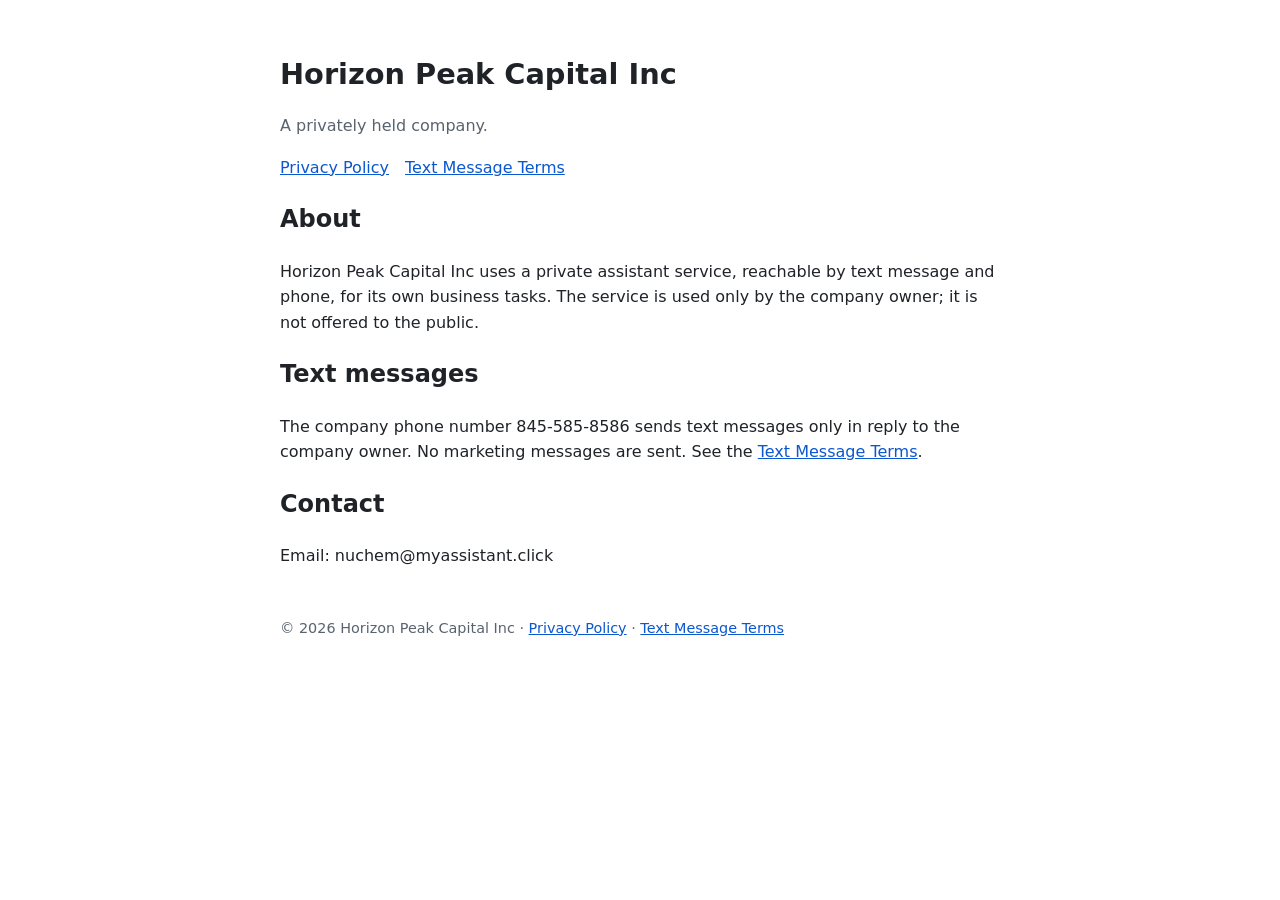
==== index.html @ f633e5eb "Add files via upload" ====
<!doctype html>
<html lang="en">
<head>
<meta charset="utf-8">
<meta name="viewport" content="width=device-width, initial-scale=1">
<title>Horizon Peak Capital</title>
<style>
  body { font-family: system-ui, -apple-system, Segoe UI, Roboto, sans-serif; max-width: 720px; margin: 0 auto; padding: 32px 16px; line-height: 1.6; color: #1f2328; background: #fff; }
  h1 { font-size: 1.8rem; margin-bottom: 0.2rem; }
  .muted { color: #59636e; }
  nav a { margin-right: 16px; }
  footer { margin-top: 48px; font-size: 0.9rem; color: #59636e; }
  a { color: #0b57d0; }
</style>
</head>
<body>
<h1>Horizon Peak Capital Inc</h1>
<p class="muted">A privately held company.</p>
<nav><a href="privacy.html">Privacy Policy</a><a href="sms-terms.html">Text Message Terms</a></nav>

<h2>About</h2>
<p>Horizon Peak Capital Inc uses a private assistant service, reachable by text message and phone, for its own business tasks. The service is used only by the company owner; it is not offered to the public.</p>

<h2>Text messages</h2>
<p>The company phone number 845-585-8586 sends text messages only in reply to the company owner. No marketing messages are sent. See the <a href="sms-terms.html">Text Message Terms</a>.</p>

<h2>Contact</h2>
<p>Email: nuchem@myassistant.click</p>

<footer>&copy; 2026 Horizon Peak Capital Inc · <a href="privacy.html">Privacy Policy</a> · <a href="sms-terms.html">Text Message Terms</a></footer>
</body>
</html>
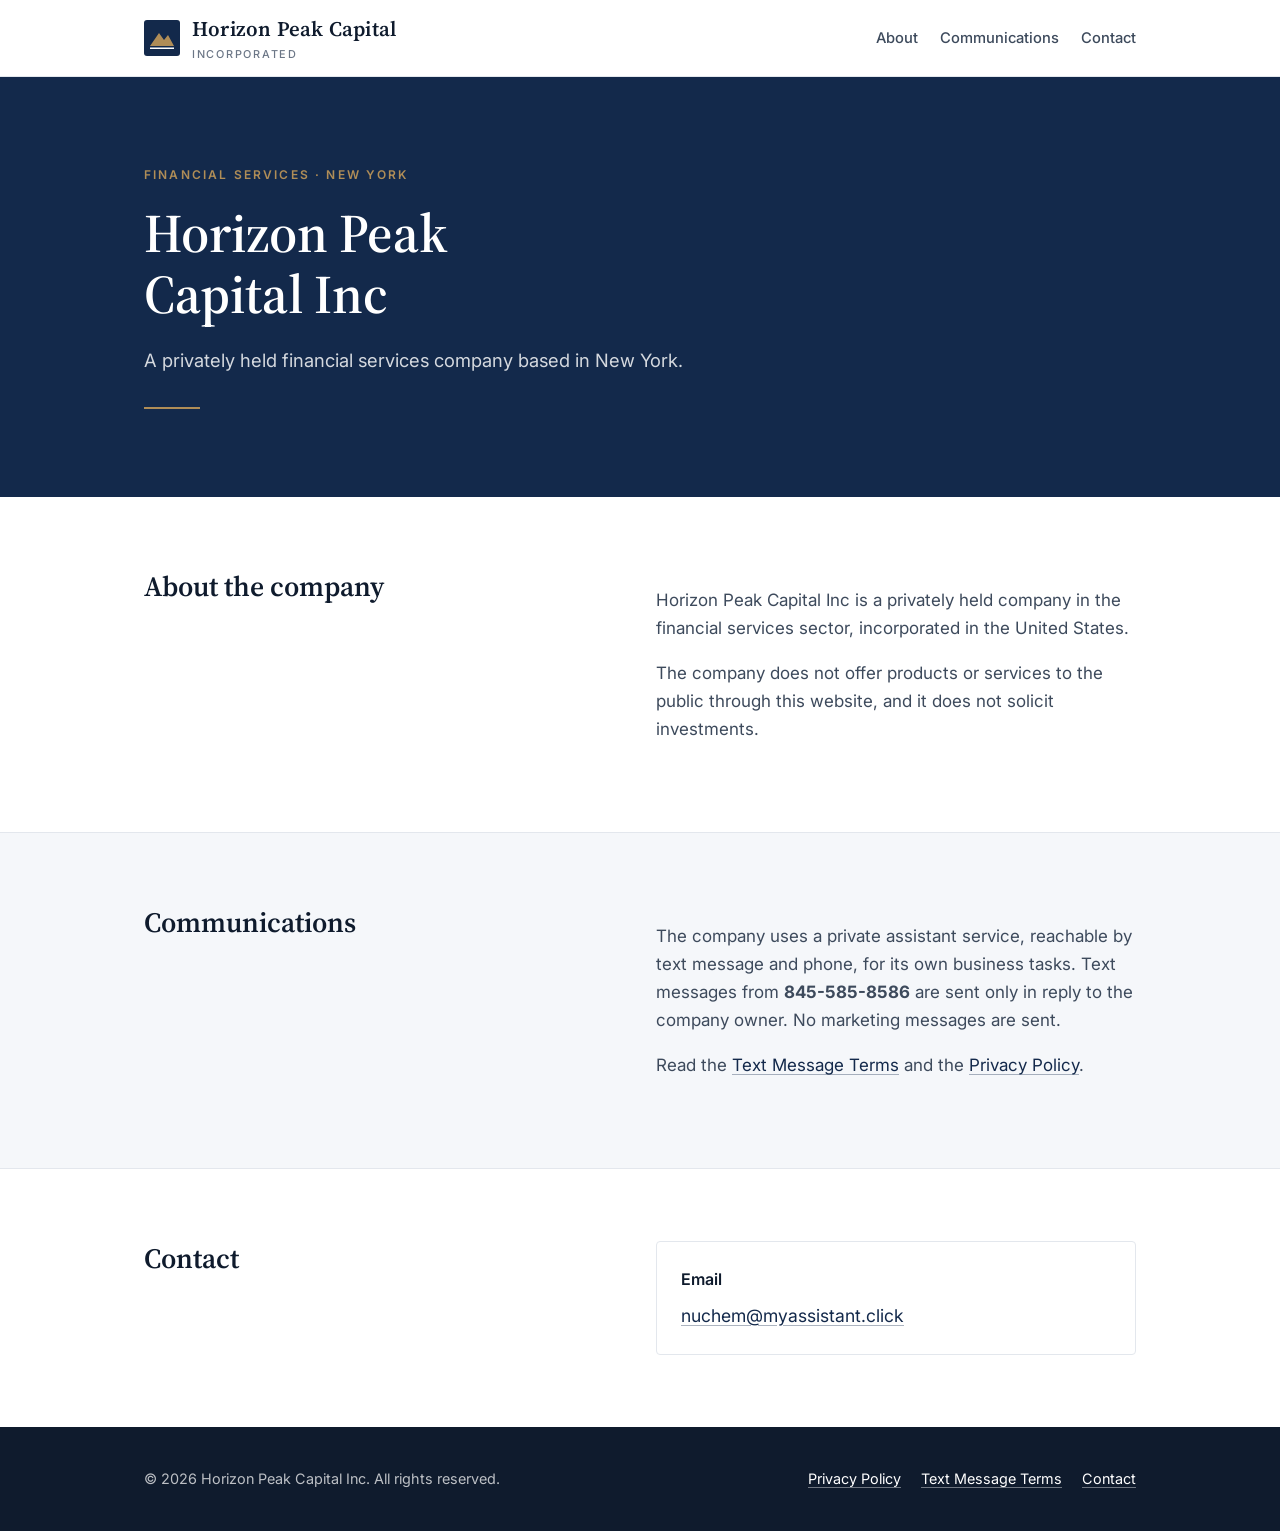
==== commit 4624a961: "Professional redesign of the company website" ====
--- a/index.html
+++ b/index.html
@@ -3,30 +3,84 @@
 <head>
 <meta charset="utf-8">
 <meta name="viewport" content="width=device-width, initial-scale=1">
-<title>Horizon Peak Capital</title>
-<style>
-  body { font-family: system-ui, -apple-system, Segoe UI, Roboto, sans-serif; max-width: 720px; margin: 0 auto; padding: 32px 16px; line-height: 1.6; color: #1f2328; background: #fff; }
-  h1 { font-size: 1.8rem; margin-bottom: 0.2rem; }
-  .muted { color: #59636e; }
-  nav a { margin-right: 16px; }
-  footer { margin-top: 48px; font-size: 0.9rem; color: #59636e; }
-  a { color: #0b57d0; }
-</style>
+<title>Horizon Peak Capital Inc</title>
+<meta name="description" content="Horizon Peak Capital Inc is a privately held financial services company based in New York.">
+<link rel="preconnect" href="https://fonts.googleapis.com">
+<link rel="preconnect" href="https://fonts.gstatic.com" crossorigin>
+<link rel="stylesheet" href="https://fonts.googleapis.com/css2?family=Inter:wght@400;500;600&family=Source+Serif+4:wght@600&display=swap">
+<link rel="stylesheet" href="style.css">
 </head>
 <body>
-<h1>Horizon Peak Capital Inc</h1>
-<p class="muted">A privately held company.</p>
-<nav><a href="privacy.html">Privacy Policy</a><a href="sms-terms.html">Text Message Terms</a></nav>
+<header class="site-header">
+  <div class="wrap">
+    <a class="brand" href="index.html" aria-label="Horizon Peak Capital home">
+      <svg class="brand-mark" viewBox="0 0 36 36" aria-hidden="true"><rect width="36" height="36" rx="3" fill="#13294b"/><path d="M6 26 L15 13 L20 20 L24 15 L30 26 Z" fill="#b08d57"/><rect x="6" y="27.5" width="24" height="1.5" fill="#ffffff"/></svg>
+      <span class="brand-name">Horizon Peak Capital<small>Incorporated</small></span>
+    </a>
+    <nav class="nav" aria-label="Main">
+      <a href="#about">About</a>
+      <a href="#communications">Communications</a>
+      <a href="#contact">Contact</a>
+    </nav>
+  </div>
+</header>
 
-<h2>About</h2>
-<p>Horizon Peak Capital Inc uses a private assistant service, reachable by text message and phone, for its own business tasks. The service is used only by the company owner; it is not offered to the public.</p>
+<main>
+  <div class="hero">
+    <div class="wrap">
+      <p class="eyebrow">Financial Services · New York</p>
+      <h1>Horizon Peak Capital Inc</h1>
+      <p class="lead">A privately held financial services company based in New York.</p>
+      <hr class="rule">
+    </div>
+  </div>
 
-<h2>Text messages</h2>
-<p>The company phone number 845-585-8586 sends text messages only in reply to the company owner. No marketing messages are sent. See the <a href="sms-terms.html">Text Message Terms</a>.</p>
+  <section id="about">
+    <div class="wrap cols">
+      <div>
+        <h2>About the company</h2>
+      </div>
+      <div class="prose">
+        <p>Horizon Peak Capital Inc is a privately held company in the financial services sector, incorporated in the United States.</p>
+        <p>The company does not offer products or services to the public through this website, and it does not solicit investments.</p>
+      </div>
+    </div>
+  </section>
 
-<h2>Contact</h2>
-<p>Email: nuchem@myassistant.click</p>
+  <section id="communications" class="band">
+    <div class="wrap cols">
+      <div>
+        <h2>Communications</h2>
+      </div>
+      <div class="prose">
+        <p>The company uses a private assistant service, reachable by text message and phone, for its own business tasks. Text messages from <strong>845-585-8586</strong> are sent only in reply to the company owner. No marketing messages are sent.</p>
+        <p>Read the <a href="sms-terms.html">Text Message Terms</a> and the <a href="privacy.html">Privacy Policy</a>.</p>
+      </div>
+    </div>
+  </section>
 
-<footer>&copy; 2026 Horizon Peak Capital Inc · <a href="privacy.html">Privacy Policy</a> · <a href="sms-terms.html">Text Message Terms</a></footer>
+  <section id="contact">
+    <div class="wrap cols">
+      <div>
+        <h2>Contact</h2>
+      </div>
+      <div class="card">
+        <h3>Email</h3>
+        <p class="contact-line"><a href="mailto:nuchem@myassistant.click">nuchem@myassistant.click</a></p>
+      </div>
+    </div>
+  </section>
+</main>
+
+<footer class="site-footer">
+  <div class="wrap">
+    <span>&copy; 2026 Horizon Peak Capital Inc. All rights reserved.</span>
+    <nav aria-label="Legal">
+      <a href="privacy.html">Privacy Policy</a>
+      <a href="sms-terms.html">Text Message Terms</a>
+      <a href="mailto:nuchem@myassistant.click">Contact</a>
+    </nav>
+  </div>
+</footer>
 </body>
 </html>
--- a/style.css
+++ b/style.css
@@ -0,0 +1,71 @@
+:root {
+  --ink: #0f1b2d;
+  --ink-soft: #3d4a5c;
+  --muted: #6b7686;
+  --line: #e3e7ed;
+  --paper: #ffffff;
+  --band: #f5f7fa;
+  --navy: #13294b;
+  --gold: #b08d57;
+  --serif: "Source Serif 4", Georgia, "Times New Roman", serif;
+  --sans: "Inter", system-ui, -apple-system, "Segoe UI", Roboto, sans-serif;
+}
+* { box-sizing: border-box; }
+html { -webkit-text-size-adjust: 100%; }
+body { margin: 0; background: var(--paper); color: var(--ink); font: 17px/1.65 var(--sans); }
+a { color: var(--navy); text-decoration-color: rgba(19, 41, 75, 0.35); text-underline-offset: 3px; }
+a:hover { text-decoration-color: var(--navy); }
+a:focus-visible { outline: 2px solid var(--gold); outline-offset: 3px; }
+.wrap { max-width: 1040px; margin: 0 auto; padding: 0 24px; }
+
+/* Header */
+.site-header { border-bottom: 1px solid var(--line); background: var(--paper); }
+.site-header .wrap { display: flex; align-items: center; justify-content: space-between; gap: 16px; min-height: 76px; flex-wrap: wrap; }
+.brand { display: flex; align-items: center; gap: 12px; text-decoration: none; color: var(--ink); }
+.brand-mark { width: 36px; height: 36px; flex: none; }
+.brand-name { font-family: var(--serif); font-size: 1.3rem; font-weight: 600; letter-spacing: 0.01em; }
+.brand-name small { display: block; font-family: var(--sans); font-size: 0.68rem; font-weight: 500; letter-spacing: 0.16em; text-transform: uppercase; color: var(--muted); }
+.nav { display: flex; gap: 22px; flex-wrap: wrap; }
+.nav a { font-size: 0.92rem; font-weight: 500; color: var(--ink-soft); text-decoration: none; }
+.nav a:hover, .nav a[aria-current="page"] { color: var(--navy); }
+
+/* Hero */
+.hero { background: var(--navy); color: #fff; }
+.hero .wrap { padding-top: 88px; padding-bottom: 88px; }
+.eyebrow { font-size: 0.75rem; font-weight: 600; letter-spacing: 0.18em; text-transform: uppercase; color: var(--gold); margin: 0 0 18px; }
+.hero h1 { font-family: var(--serif); font-weight: 600; font-size: clamp(2.2rem, 5vw, 3.4rem); line-height: 1.12; margin: 0 0 20px; max-width: 18ch; text-wrap: balance; }
+.hero p.lead { font-size: 1.15rem; color: rgba(255, 255, 255, 0.82); max-width: 56ch; margin: 0; }
+.rule { width: 56px; height: 2px; background: var(--gold); border: 0; margin: 32px 0 0; }
+
+/* Sections */
+section { padding: 72px 0; }
+section.band { background: var(--band); border-top: 1px solid var(--line); border-bottom: 1px solid var(--line); }
+h2 { font-family: var(--serif); font-weight: 600; font-size: 1.75rem; line-height: 1.25; margin: 0 0 16px; text-wrap: balance; }
+h3 { font-size: 1rem; font-weight: 600; margin: 0 0 8px; }
+.cols { display: grid; grid-template-columns: repeat(auto-fit, minmax(260px, 1fr)); gap: 32px; }
+.cols > div { min-width: 0; }
+.prose { max-width: 68ch; }
+.prose p, .prose li { color: var(--ink-soft); }
+.prose h2 { margin-top: 40px; font-size: 1.35rem; }
+.prose h2:first-child { margin-top: 0; }
+.card { background: var(--paper); border: 1px solid var(--line); border-radius: 4px; padding: 24px; }
+.card p { margin: 0; color: var(--ink-soft); }
+.contact-line { font-size: 1.1rem; }
+
+/* Page title band for legal pages */
+.page-title { background: var(--band); border-bottom: 1px solid var(--line); }
+.page-title .wrap { padding-top: 48px; padding-bottom: 40px; }
+.page-title h1 { font-family: var(--serif); font-weight: 600; font-size: clamp(1.9rem, 4vw, 2.5rem); margin: 0 0 8px; }
+.page-title p { margin: 0; color: var(--muted); }
+
+/* Footer */
+.site-footer { background: var(--ink); color: rgba(255, 255, 255, 0.72); font-size: 0.9rem; }
+.site-footer .wrap { padding-top: 40px; padding-bottom: 40px; display: flex; justify-content: space-between; gap: 20px; flex-wrap: wrap; }
+.site-footer a { color: #fff; text-decoration-color: rgba(255, 255, 255, 0.4); }
+.site-footer nav { display: flex; gap: 20px; flex-wrap: wrap; }
+
+@media (max-width: 600px) {
+  .hero .wrap { padding-top: 56px; padding-bottom: 56px; }
+  section { padding: 48px 0; }
+  .site-header .wrap { padding-top: 12px; padding-bottom: 12px; }
+}
